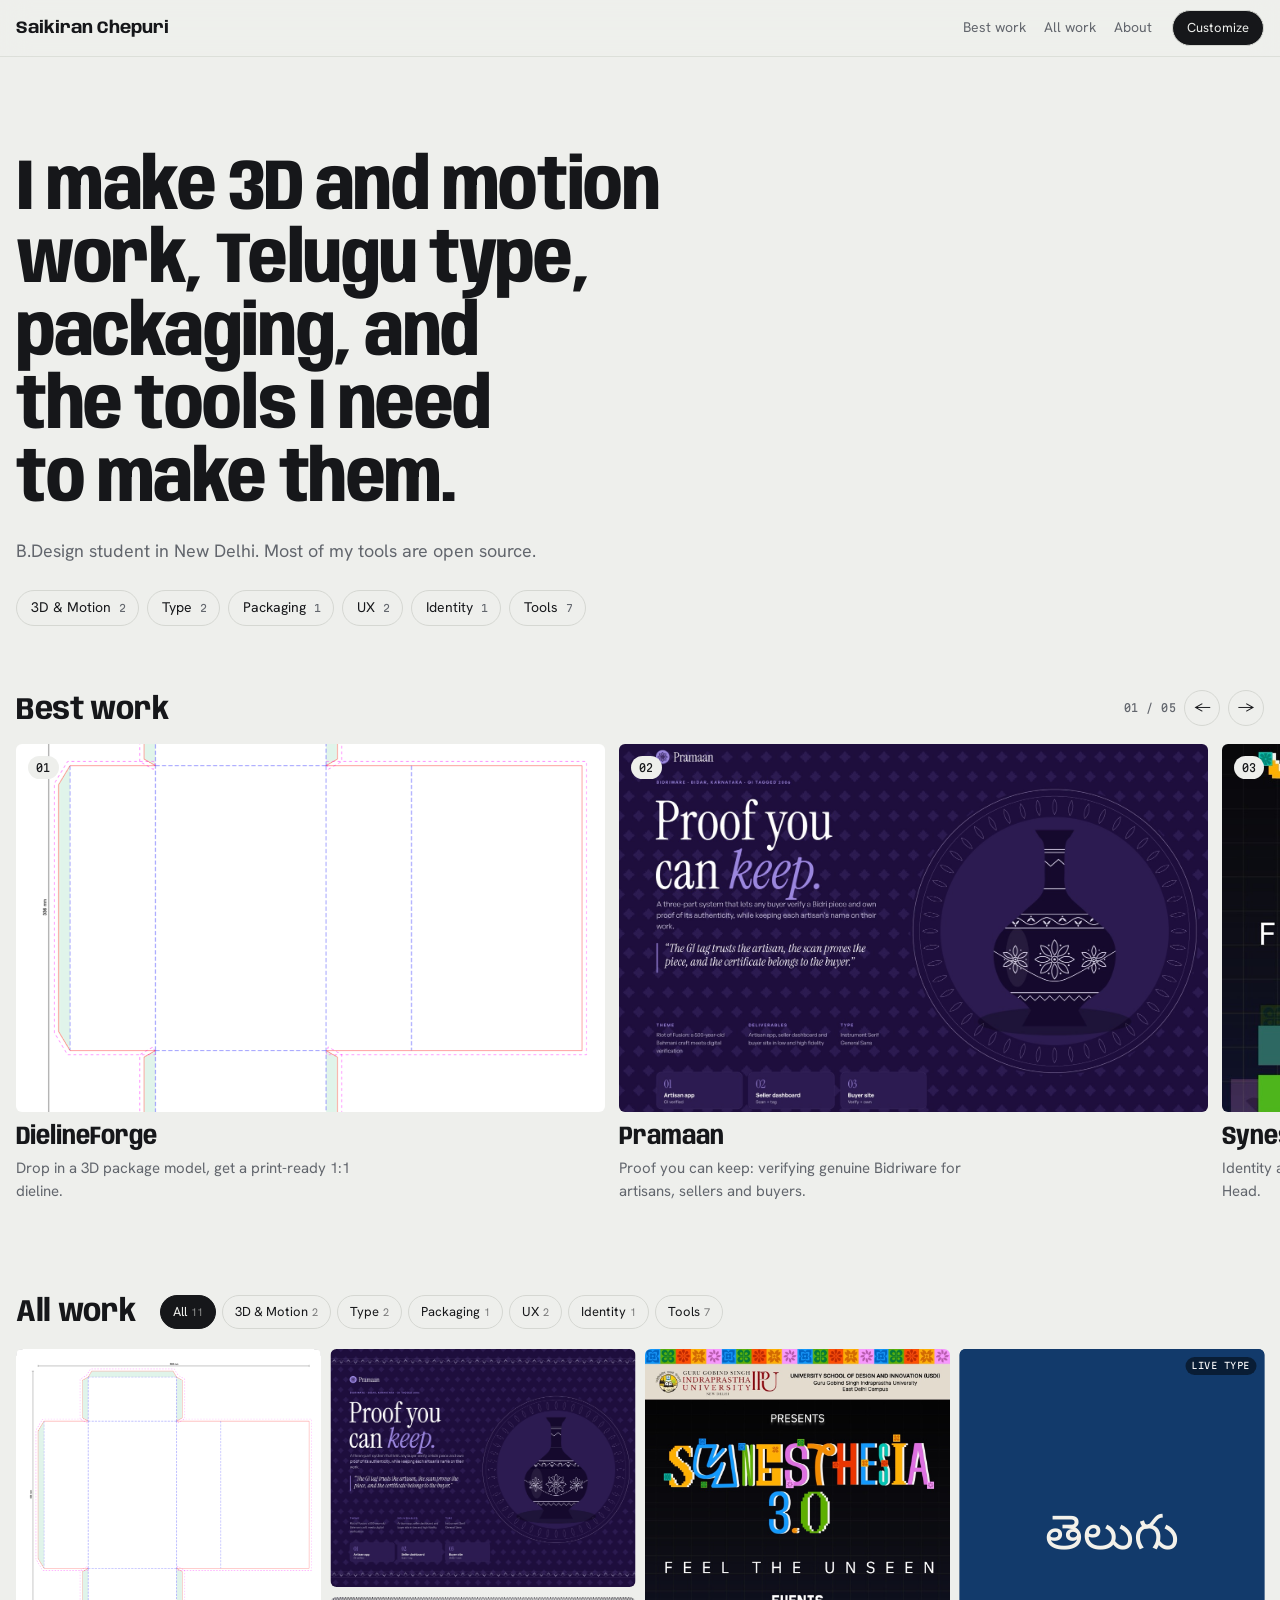
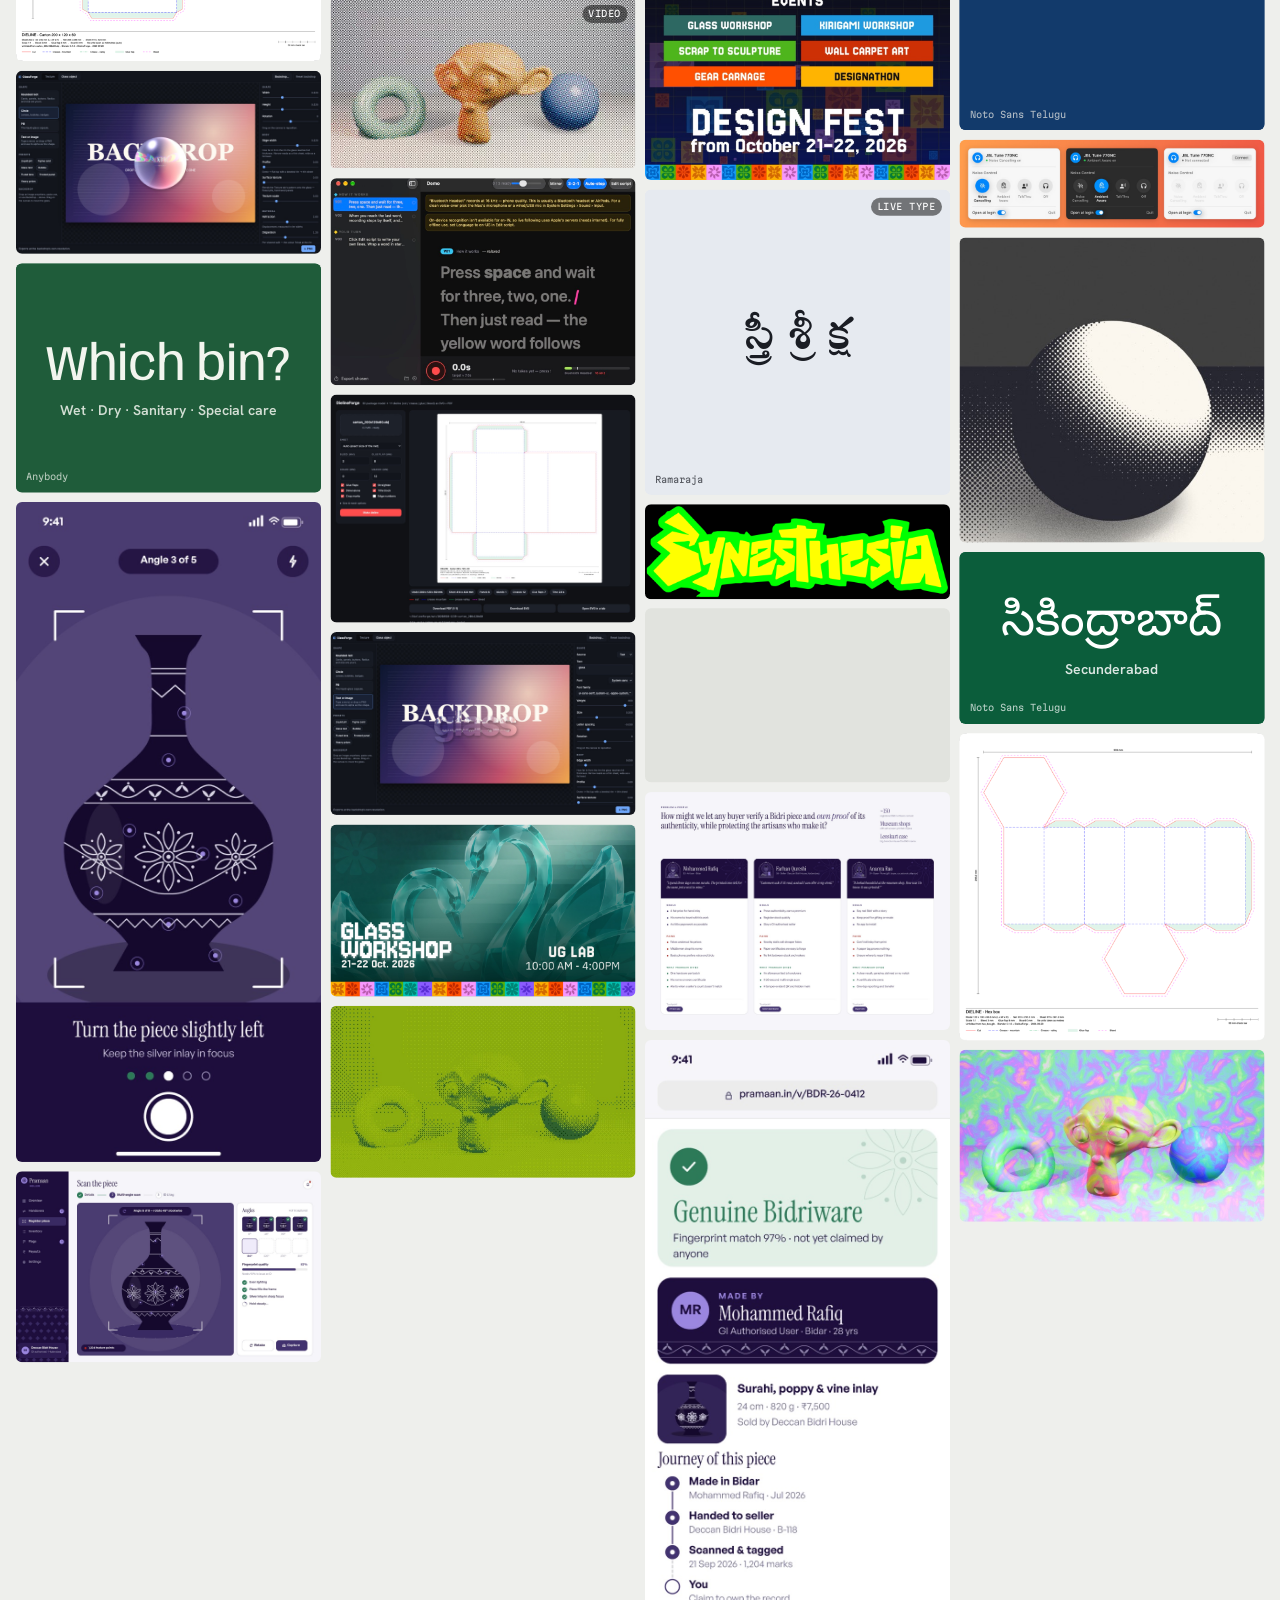
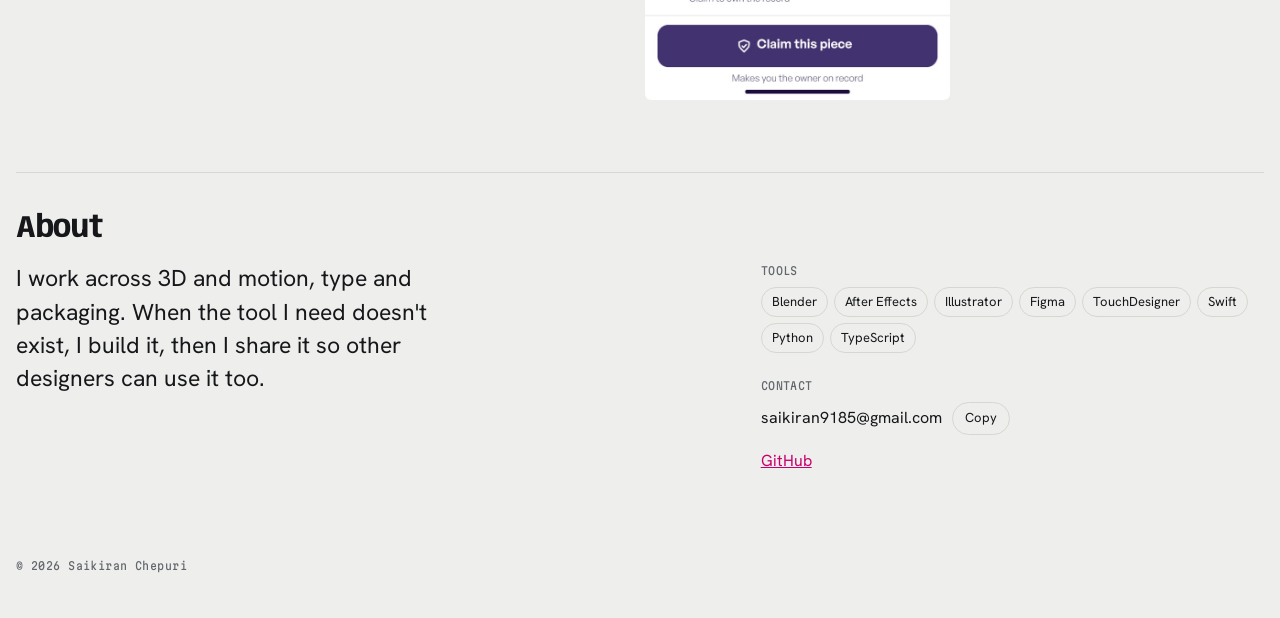
==== index.html @ 79ebfca6 "Portfolio: first version Static site for GitHub Pages. All text, theme, projects and case studies co" ====
<!doctype html>
<html lang="en" data-mode="system">
<head>
<meta charset="utf-8">
<meta name="viewport" content="width=device-width, initial-scale=1, viewport-fit=cover">
<title>Saikiran Chepuri</title>
<meta name="description" content="Saikiran Chepuri — 3D and motion, Telugu type, packaging, UX and design tools.">
<link rel="preconnect" href="https://fonts.googleapis.com">
<link rel="preconnect" href="https://fonts.gstatic.com" crossorigin>
<link rel="stylesheet" href="https://fonts.googleapis.com/css2?family=Anybody:wdth,wght@50..150,100..900&family=Hanken+Grotesk:ital,wght@0,300..800;1,300..800&family=Martian+Mono:wdth,wght@75..112.5,300..600&family=Instrument+Serif:ital@0;1&family=Jersey+10&family=Noto+Sans+Telugu:wght@100..900&family=Ramaraja&family=Suravaram&family=Gidugu&family=Tenali+Ramakrishna&display=swap">
<link rel="stylesheet" href="assets/site.css">
</head>
<body>

<header class="top">
  <div class="top-in">
    <a class="brand" href="#" data-edit="site.name"></a>
    <nav class="nav" aria-label="Sections">
      <a href="#best" data-show="best">Best work</a>
      <a href="#wall">All work</a>
      <a href="#about" data-show="about">About</a>
    </nav>
    <button class="tune-btn" id="tuneBtn" type="button" aria-expanded="false" aria-controls="tune">Customize</button>
  </div>
</header>

<main>
  <section class="intro wrap">
    <h1 class="headline" data-edit="site.headline"></h1>
    <p class="lede" data-edit="site.intro"></p>
    <div class="jump" id="jump" aria-label="Jump to a category"></div>
  </section>

  <section id="best" class="best wrap" data-show="best">
    <div class="sec-head">
      <h2 data-edit="site.bestTitle"></h2>
      <div class="rail-nav">
        <span class="mono" id="railCount"></span>
        <button type="button" class="icon-btn" id="railPrev" aria-label="Previous">&#8592;</button>
        <button type="button" class="icon-btn" id="railNext" aria-label="Next">&#8594;</button>
      </div>
    </div>
    <div class="rail" id="rail" tabindex="0" aria-label="Best work"></div>
  </section>

  <section id="wall" class="wall-sec wrap">
    <div class="wall-bar">
      <h2 data-edit="site.wallTitle"></h2>
      <div class="chips" id="chips" role="group" aria-label="Filter by category"></div>
    </div>
    <div class="wall" id="wallGrid"></div>
  </section>

  <section id="about" class="about wrap" data-show="about">
    <h2 data-edit="site.aboutTitle"></h2>
    <div class="about-grid">
      <p class="about-text" data-edit="site.about"></p>
      <div class="about-side">
        <p class="mono label">Tools</p>
        <ul class="skills" id="skills"></ul>
        <p class="mono label">Contact</p>
        <div class="contact">
          <span id="email" class="email"></span>
          <button type="button" class="small-btn" id="copyEmail">Copy</button>
        </div>
        <div class="about-links" id="aboutLinks"></div>
      </div>
    </div>
  </section>

  <footer class="foot wrap"><span class="mono">&copy; 2026 Saikiran Chepuri</span></footer>
</main>

<!-- Case study: slides over the page. Filled from the project's blocks. -->
<div class="case" id="case" hidden role="dialog" aria-modal="true" aria-labelledby="caseTitle">
  <div class="case-bg"></div>
  <div class="case-scroll" id="caseScroll">
    <div class="case-bar">
      <button type="button" class="back-btn" id="caseClose">&#8592; All work</button>
      <span class="case-bar-title" id="caseBarTitle"></span>
      <div class="case-nav">
        <button type="button" class="icon-btn" id="casePrev" aria-label="Previous project">&#8592;</button>
        <button type="button" class="icon-btn" id="caseNext" aria-label="Next project">&#8594;</button>
      </div>
      <i class="case-progress" id="caseProgress"></i>
    </div>
    <article class="case-body" id="caseBody"></article>
  </div>
</div>

<!-- Customize: every design token, live. -->
<aside class="tune" id="tune" hidden aria-label="Customize">
  <div class="tune-head">
    <strong>Customize</strong>
    <button type="button" class="icon-btn" id="tuneClose" aria-label="Close">&#10005;</button>
  </div>
  <div class="tune-body">
    <fieldset>
      <legend>Mode</legend>
      <div class="seg" id="tMode">
        <button type="button" data-v="light">Light</button><button type="button" data-v="dark">Dark</button><button type="button" data-v="system">System</button>
      </div>
    </fieldset>

    <fieldset>
      <legend>Colours <span class="mono" id="tModeNote"></span></legend>
      <div class="swatches" id="tColors"></div>
    </fieldset>

    <fieldset>
      <legend>Fonts</legend>
      <label for="tDisplay">Titles</label>
      <select id="tDisplay"></select>
      <label for="tBody">Text</label>
      <select id="tBody"></select>
      <label for="tCustom">Any Google Font</label>
      <div class="row">
        <input id="tCustom" type="text" placeholder="e.g. Syne" autocomplete="off">
        <button type="button" class="small-btn" id="tCustomTitles">Titles</button>
        <button type="button" class="small-btn" id="tCustomBody">Text</button>
      </div>
      <label for="tScale">Title size <output id="tScaleOut"></output></label>
      <input id="tScale" type="range" min="0.6" max="1.5" step="0.05">
    </fieldset>

    <fieldset>
      <legend>Wall</legend>
      <label for="tCols">Columns</label>
      <select id="tCols"><option value="auto">Auto</option><option>2</option><option>3</option><option>4</option><option>5</option><option>6</option><option>7</option></select>
      <label for="tGap">Gap <output id="tGapOut"></output></label>
      <input id="tGap" type="range" min="0" max="40" step="1">
      <label for="tRadius">Corners <output id="tRadiusOut"></output></label>
      <input id="tRadius" type="range" min="0" max="32" step="1">
      <span class="lbl">Titles on tiles</span>
      <div class="seg" id="tCaps"><button type="button" data-v="hover">On hover</button><button type="button" data-v="below">Below</button><button type="button" data-v="off">Off</button></div>
      <span class="lbl">Hover effect</span>
      <div class="seg" id="tHover"><button type="button" data-v="lift">Lift</button><button type="button" data-v="zoom">Zoom</button><button type="button" data-v="none">None</button></div>
    </fieldset>

    <fieldset>
      <legend>Sections</legend>
      <label class="check"><input id="tShowBest" type="checkbox"> Best work</label>
      <label class="check"><input id="tShowAbout" type="checkbox"> About</label>
      <label class="check"><input id="tEdit" type="checkbox"> Edit text on the page</label>
    </fieldset>

    <fieldset>
      <legend>Save</legend>
      <p class="hint">Changes are kept in this browser only. To make them live for everyone, copy the settings and paste them into content/site.json.</p>
      <div class="row">
        <button type="button" class="small-btn solid" id="tCopy">Copy settings</button>
        <button type="button" class="small-btn" id="tReset">Reset</button>
      </div>
      <textarea id="tJson" rows="6" readonly aria-label="Settings JSON"></textarea>
    </fieldset>
  </div>
</aside>

<div class="toast" id="toast" role="status" aria-live="polite"></div>

<script src="assets/site.js"></script>
</body>
</html>
---- assets/site.css ----
/* Layout: quiet frame, loud work. A Cosmos-style masonry wall of every piece,
   a Best work rail above it, case studies slide over as a sheet.
   Every value below is a token; site.js overwrites them from content/site.json. */
:root {
  --bg: #EEEFEC;
  --fg: #16171A;
  --muted: #62666D;
  --line: #D5D7D2;
  --tile: #E1E3DE;
  --accent: #C8006E;

  --f-display: "Anybody", "Arial Narrow", system-ui, sans-serif;
  --f-body: "Hanken Grotesk", system-ui, -apple-system, "Segoe UI", sans-serif;
  --f-mono: "Martian Mono", ui-monospace, "SF Mono", Menlo, monospace;
  --f-te: "Noto Sans Telugu", "Kohinoor Telugu", "Telugu Sangam MN", sans-serif;

  --title-scale: 1;
  --gap: 10px;
  --radius: 6px;
  --top-h: 56px;
  --ease: cubic-bezier(.2, .75, .1, 1);
  color-scheme: light;
}
html[data-resolved="dark"] { color-scheme: dark; }

*, *::before, *::after { box-sizing: border-box; }
html { scroll-behavior: smooth; scroll-padding-top: calc(var(--top-h) + 12px); }
html.locked { overflow: hidden; }
body {
  margin: 0;
  background: var(--bg);
  color: var(--fg);
  font: 16px/1.55 var(--f-body);
  -webkit-font-smoothing: antialiased;
  padding-left: max(16px, env(safe-area-inset-left, 0px));
  padding-right: max(16px, env(safe-area-inset-right, 0px));
  transition: background-color .3s ease, color .3s ease;
}
body::before { content: ""; position: fixed; inset: 0 0 auto; height: env(safe-area-inset-top, 0px); background: var(--bg); z-index: 30; }
img, video { max-width: 100%; display: block; }
a { color: inherit; }
button, input, select, textarea { font: inherit; color: inherit; }
:focus-visible { outline: 2px solid var(--accent); outline-offset: 2px; }
[hidden] { display: none !important; }

.wrap { max-width: 1600px; margin-inline: auto; }
.mono { font-family: var(--f-mono); font-size: 11px; letter-spacing: .04em; font-variation-settings: "wdth" 85; color: var(--muted); }
h1, h2, h3 { font-family: var(--f-display); font-weight: 700; text-wrap: balance; margin: 0; line-height: 1.02; }
h2 { font-size: calc(clamp(22px, 2.4vw, 32px) * var(--title-scale)); font-variation-settings: "wdth" 90; letter-spacing: -.01em; }

/* ---------- top bar ---------- */
.top {
  position: sticky; top: env(safe-area-inset-top, 0px); z-index: 20;
  margin-inline: calc(-1 * max(16px, env(safe-area-inset-left, 0px))) calc(-1 * max(16px, env(safe-area-inset-right, 0px)));
  padding-inline: max(16px, env(safe-area-inset-left, 0px)) max(16px, env(safe-area-inset-right, 0px));
  background: color-mix(in srgb, var(--bg) 82%, transparent);
  backdrop-filter: blur(14px) saturate(1.4);
  -webkit-backdrop-filter: blur(14px) saturate(1.4);
  border-bottom: 1px solid color-mix(in srgb, var(--line) 70%, transparent);
}
.top-in { max-width: 1600px; margin: 0 auto; height: var(--top-h); display: flex; align-items: center; gap: 20px; }
.brand { font-family: var(--f-display); font-weight: 700; font-size: 17px; text-decoration: none; font-variation-settings: "wdth" 100; white-space: nowrap; transition: font-variation-settings .4s var(--ease); }
.brand:hover { font-variation-settings: "wdth" 130; }
.nav { display: flex; gap: 18px; margin-left: auto; }
.nav a { text-decoration: none; font-size: 14px; color: var(--muted); transition: color .2s; }
.nav a:hover { color: var(--fg); }
.tune-btn { border: 1px solid var(--line); background: var(--fg); color: var(--bg); padding: 7px 14px; border-radius: 999px; font-size: 13px; cursor: pointer; white-space: nowrap; }
@media (max-width: 560px) { .nav { display: none; } .tune-btn { margin-left: auto; } }

/* ---------- intro ---------- */
.intro { padding-block: clamp(40px, 8vw, 96px) clamp(28px, 4vw, 48px); }
.headline {
  font-size: calc(clamp(34px, 5.6vw, 84px) * var(--title-scale));
  font-variation-settings: "wdth" 82; font-weight: 750; letter-spacing: -.02em; max-width: 18ch;
}
.lede { color: var(--muted); font-size: clamp(16px, 1.4vw, 19px); margin: 18px 0 0; max-width: 52ch; }
.jump { display: flex; flex-wrap: wrap; gap: 8px; margin-top: 26px; }
.jump button {
  border: 1px solid var(--line); background: transparent; border-radius: 999px; padding: 6px 12px 6px 14px;
  cursor: pointer; font-size: 14px; display: inline-flex; gap: 8px; align-items: baseline; transition: border-color .2s, background .2s;
}
.jump button:hover { border-color: var(--fg); }
.jump button span { font-family: var(--f-mono); font-size: 10px; color: var(--muted); }

/* ---------- best work rail ---------- */
.best { padding-block: 16px 56px; }
.sec-head { display: flex; align-items: end; justify-content: space-between; gap: 16px; margin-bottom: 18px; }
.rail-nav { display: flex; align-items: center; gap: 8px; }
.icon-btn {
  width: 36px; height: 36px; border-radius: 50%; border: 1px solid var(--line); background: transparent; cursor: pointer;
  display: inline-grid; place-items: center; font-size: 15px; transition: background .2s, border-color .2s;
}
.icon-btn:hover { border-color: var(--fg); }
.rail {
  display: flex; gap: 14px; overflow-x: auto; scroll-snap-type: x mandatory; scrollbar-width: none;
  margin-inline: calc(-1 * max(16px, env(safe-area-inset-left, 0px))) calc(-1 * max(16px, env(safe-area-inset-right, 0px)));
  padding-inline: max(16px, env(safe-area-inset-left, 0px)) max(16px, env(safe-area-inset-right, 0px));
  scroll-padding-inline: max(16px, env(safe-area-inset-left, 0px));
  cursor: grab; overscroll-behavior-x: contain;
}
.rail::-webkit-scrollbar { display: none; }
.rail.drag { cursor: grabbing; scroll-snap-type: none; }
.rail.drag * { pointer-events: none; }
.card {
  flex: 0 0 clamp(270px, 46vw, 720px); scroll-snap-align: start; border: 0; padding: 0; background: none; text-align: left; cursor: pointer;
  display: flex; flex-direction: column; gap: 12px;
}
.card .m { aspect-ratio: 16 / 10; border-radius: var(--radius); overflow: hidden; background: var(--tile); position: relative; }
.card .m > img, .card .m > video { width: 100%; height: 100%; object-fit: cover; transition: transform .9s var(--ease); }
.card:hover .m > img, .card:hover .m > video { transform: scale(1.04); }
.card .num { position: absolute; top: 12px; left: 12px; background: var(--bg); color: var(--fg); padding: 3px 8px; border-radius: 999px; }
.card .t { font-family: var(--f-display); font-weight: 700; font-size: calc(clamp(20px, 2vw, 28px) * var(--title-scale)); font-variation-settings: "wdth" 85; transition: font-variation-settings .5s var(--ease); line-height: 1.05; }
.card:hover .t { font-variation-settings: "wdth" 115; }
.card .o { color: var(--muted); font-size: 15px; max-width: 46ch; margin-top: -6px; }

/* ---------- wall ---------- */
.wall-sec { padding-block: 24px 72px; }
.wall-bar {
  position: sticky; top: calc(env(safe-area-inset-top, 0px) + var(--top-h)); z-index: 10;
  display: flex; flex-wrap: wrap; align-items: center; gap: 12px 24px; padding-block: 12px; margin-bottom: 8px;
  background: var(--bg);
}
.chips { display: flex; gap: 6px; overflow-x: auto; scrollbar-width: none; min-width: 0; max-width: 100%; }
.chips::-webkit-scrollbar { display: none; }
.chip {
  border: 1px solid var(--line); background: transparent; border-radius: 999px; padding: 6px 12px; cursor: pointer;
  font-size: 13px; white-space: nowrap; transition: background .2s, color .2s, border-color .2s;
}
.chip[aria-pressed="true"] { background: var(--fg); color: var(--bg); border-color: var(--fg); }
.chip span { opacity: .55; margin-left: 4px; font-size: 11px; }

.wall { position: relative; min-height: 200px; transition: height .7s var(--ease); }
.tile {
  position: absolute; top: 0; left: 0; margin: 0; padding: 0; border: 0; background: none; text-align: left; cursor: pointer;
  transition: transform .75s var(--ease), width .75s var(--ease), opacity .45s ease;
}
.wall:not(.ready) .tile { transition: none; }
.tile.out { opacity: 0; pointer-events: none; }
.tile .m { position: relative; border-radius: var(--radius); overflow: hidden; background: var(--tile); transition: transform .45s var(--ease), box-shadow .45s var(--ease), border-radius .3s; }
.tile .m > img, .tile .m > video { width: 100%; height: 100%; object-fit: cover; transition: transform .8s var(--ease), opacity .5s; }
.tile .m > img { opacity: 0; }
.tile .m > img.ok { opacity: 1; }
.wall.h-lift .tile:hover .m { transform: translateY(-4px); box-shadow: 0 18px 40px -18px rgb(0 0 0 / .45); }
.wall.h-zoom .tile:hover .m > img, .wall.h-zoom .tile:hover .m > video { transform: scale(1.06); }
.cap { display: flex; justify-content: space-between; gap: 8px; font-size: 13px; line-height: 1.3; }
.cap b { font-weight: 600; white-space: nowrap; overflow: hidden; text-overflow: ellipsis; min-width: 0; }
.cap i { font-style: normal; font-family: var(--f-mono); font-size: 10px; color: var(--muted); white-space: nowrap; padding-top: 2px; }
.wall.c-below .cap { padding: 8px 2px 0; height: 30px; }
.wall.c-hover .cap, .wall.c-off .cap { position: absolute; left: 0; right: 0; bottom: 0; padding: 28px 10px 9px; border-radius: 0 0 var(--radius) var(--radius); color: #fff; background: linear-gradient(transparent, rgb(0 0 0 / .62)); opacity: 0; transform: translateY(6px); transition: opacity .3s, transform .4s var(--ease); pointer-events: none; }
.wall.c-hover .cap i { color: rgb(255 255 255 / .75); }
.wall.c-hover .tile:hover .cap, .wall.c-hover .tile:focus-visible .cap { opacity: 1; transform: none; }
.wall.c-off .cap { display: none; }
.wall.h-lift.c-hover .tile:hover .cap { transform: translateY(-4px); }
.wall .kind { position: absolute; top: 8px; right: 8px; font-family: var(--f-mono); font-size: 9px; letter-spacing: .06em; background: rgb(0 0 0 / .5); color: #fff; padding: 2px 6px; border-radius: 999px; }

/* live text tiles */
.tt { position: absolute; inset: 0; display: grid; place-content: center; text-align: center; padding: 8%; gap: 2px; container-type: inline-size; }
.tt .te { font-family: var(--f-te); font-size: clamp(22px, 19cqw, 220px); line-height: 1.3; transition: opacity .25s; text-wrap: balance; }
.tt .sub { font-family: var(--f-body); font-weight: 600; font-size: clamp(11px, 5.5cqw, 40px); opacity: .85; }
.tt .fname { position: absolute; left: 10px; bottom: 8px; font-family: var(--f-mono); font-size: 9px; opacity: .7; }

/* ---------- about ---------- */
.about { padding-block: 40px 56px; border-top: 1px solid var(--line); }
.about-grid { display: grid; grid-template-columns: minmax(0, 1.4fr) minmax(0, 1fr); gap: 40px; margin-top: 18px; }
.about-text { font-size: clamp(18px, 1.8vw, 24px); line-height: 1.45; margin: 0; max-width: 34ch; }
.label { margin: 0 0 8px; text-transform: uppercase; }
.skills { list-style: none; padding: 0; margin: 0 0 24px; display: flex; flex-wrap: wrap; gap: 6px; }
.skills li { border: 1px solid var(--line); border-radius: 999px; padding: 4px 10px; font-size: 13px; }
.contact { display: flex; align-items: center; gap: 10px; flex-wrap: wrap; margin-bottom: 14px; }
.email { user-select: all; font-size: 16px; word-break: break-all; }
.about-links { display: flex; gap: 14px; }
.about-links a { color: var(--accent); }
@media (max-width: 760px) { .about-grid { grid-template-columns: 1fr; gap: 28px; } }
.foot { padding-block: 24px 40px; }

.small-btn { border: 1px solid var(--line); background: transparent; border-radius: 999px; padding: 5px 12px; font-size: 13px; cursor: pointer; }
.small-btn:hover { border-color: var(--fg); }
.small-btn.solid { background: var(--fg); color: var(--bg); border-color: var(--fg); }

/* ---------- case study ---------- */
.case {
  position: fixed; inset: 0; z-index: 40;
  --c-bg: var(--bg); --c-fg: var(--fg); --c-muted: var(--muted); --c-line: var(--line); --c-accent: var(--accent); --c-display: var(--f-display); --c-weight: 700;
  color: var(--c-fg);
}
.case-bg { position: absolute; inset: 0; background: var(--c-bg); }
.case-scroll { position: absolute; inset: 0; overflow-y: auto; overflow-x: hidden; overscroll-behavior: contain; padding-left: max(16px, env(safe-area-inset-left, 0px)); padding-right: max(16px, env(safe-area-inset-right, 0px)); padding-bottom: env(safe-area-inset-bottom, 0px); }
.case-bar {
  position: sticky; top: 0; z-index: 3; display: flex; align-items: center; gap: 12px;
  padding-top: env(safe-area-inset-top, 0px); height: calc(var(--top-h) + env(safe-area-inset-top, 0px)); max-width: 1240px; margin: 0 auto;
}
.case-bar::before { content: ""; position: absolute; inset: 0 -100vw; background: color-mix(in srgb, var(--c-bg) 86%, transparent); backdrop-filter: blur(12px); -webkit-backdrop-filter: blur(12px); z-index: -1; border-bottom: 1px solid color-mix(in srgb, var(--c-line) 60%, transparent); }
.back-btn { border: 0; background: none; cursor: pointer; font-size: 14px; padding: 6px 0; white-space: nowrap; }
.back-btn:hover { color: var(--c-accent); }
.case-bar-title { font-family: var(--c-display); font-weight: var(--c-weight); font-size: 16px; opacity: 0; transform: translateY(6px); transition: opacity .3s, transform .4s var(--ease); white-space: nowrap; overflow: hidden; text-overflow: ellipsis; min-width: 0; flex: 1; text-align: center; }
.case-bar-title.on { opacity: 1; transform: none; }
.case-nav { display: flex; gap: 6px; }
.case .icon-btn { border-color: var(--c-line); }
.case .icon-btn:hover { border-color: var(--c-fg); }
.case-progress { position: absolute; left: 0; right: 0; bottom: -1px; height: 2px; background: var(--c-accent); transform-origin: left; transform: scaleX(0); }

.case-body { max-width: 1240px; margin: 0 auto; padding-block: 24px 0; }
.ch { display: grid; gap: 28px 48px; align-items: start; margin-bottom: clamp(48px, 7vw, 96px); }
.ch.split { grid-template-columns: auto minmax(0, 1fr); }
.ch-media { position: relative; border-radius: var(--radius); overflow: hidden; background: var(--tile); transform-origin: top left; max-width: 100%; }
.ch.split .ch-media { width: min(46vw, calc(78vh * var(--arn))); }
.ch.stack .ch-media { width: min(100%, calc(70vh * var(--arn))); }
.ch-media > img, .ch-media > video { width: 100%; height: 100%; object-fit: cover; }
.ch-meta { min-width: 0; }
.eyebrow { font-family: var(--f-mono); font-size: 11px; letter-spacing: .05em; color: var(--c-muted); margin: 0 0 14px; text-transform: uppercase; }
.ch h1 { font-family: var(--c-display); font-weight: var(--c-weight); font-size: calc(clamp(40px, 6.4vw, 96px) * var(--title-scale)); letter-spacing: -.02em; font-variation-settings: "wdth" 80; }
.ch .one { font-size: clamp(18px, 1.7vw, 22px); line-height: 1.4; margin: 18px 0 28px; max-width: 40ch; }
.facts { display: grid; grid-template-columns: repeat(auto-fit, minmax(140px, 1fr)); gap: 16px; margin: 0 0 24px; border-top: 1px solid var(--c-line); padding-top: 16px; }
.facts dt { font-family: var(--f-mono); font-size: 10px; letter-spacing: .05em; text-transform: uppercase; color: var(--c-muted); margin-bottom: 4px; }
.facts dd { margin: 0; font-size: 15px; }
.links { display: flex; flex-wrap: wrap; gap: 8px; }
.links a { text-decoration: none; border: 1px solid var(--c-fg); border-radius: 999px; padding: 7px 14px; font-size: 14px; transition: background .2s, color .2s; }
.links a:hover { background: var(--c-fg); color: var(--c-bg); }
@media (max-width: 760px) {
  .ch.split { grid-template-columns: 1fr; }
  .ch.split .ch-media { width: min(100%, calc(64vh * var(--arn))); }
}

/* entrance: hero media morphs from the tile, everything else rises in */
.case.entering .case-bg { animation: fadeIn .45s ease both; }
.case.entering .case-bar, .case.entering .ch-meta, .case.entering .blocks, .case.entering .next { animation: rise .7s var(--ease) both; }
.case.entering .ch-meta { animation-delay: .18s; }
.case.entering .blocks { animation-delay: .28s; }
.case.leaving .case-bg { animation: fadeIn .4s ease reverse both; }
.case.leaving .case-bar, .case.leaving .ch-meta, .case.leaving .blocks, .case.leaving .next { animation: fadeIn .2s ease reverse both; }
.case.swap .case-body { animation: rise .55s var(--ease) both; }
@keyframes fadeIn { from { opacity: 0; } to { opacity: 1; } }
@keyframes rise { from { opacity: 0; transform: translateY(24px); } to { opacity: 1; transform: none; } }

/* blocks */
.blocks { display: grid; gap: clamp(48px, 7vw, 96px); }
.blk.rv { opacity: 0; transform: translateY(28px); transition: opacity .7s ease, transform .9s var(--ease); }
.blk.rv.in { opacity: 1; transform: none; }
.b-text { display: grid; grid-template-columns: minmax(0, 1fr) minmax(0, 2fr); gap: 16px 48px; }
.b-text h3 { font-family: var(--c-display); font-weight: var(--c-weight); font-size: calc(clamp(22px, 2.2vw, 32px) * var(--title-scale)); font-variation-settings: "wdth" 88; }
.b-text p { margin: 0; font-size: clamp(17px, 1.45vw, 20px); line-height: 1.6; max-width: 62ch; }
@media (max-width: 760px) { .b-text { grid-template-columns: 1fr; } }
figure { margin: 0; }
figcaption { font-size: 13px; color: var(--c-muted); margin-top: 10px; }
.b-image .frame { border-radius: var(--radius); overflow: hidden; background: var(--tile); margin-inline: auto; width: min(100%, calc(82vh * var(--arn))); }
.b-image img, .b-video video { width: 100%; height: 100%; object-fit: cover; }
.b-video .frame { border-radius: var(--radius); overflow: hidden; background: #000; }
.b-quote { font-family: var(--c-display); font-weight: var(--c-weight); font-size: calc(clamp(26px, 3.4vw, 52px) * var(--title-scale)); line-height: 1.12; letter-spacing: -.01em; max-width: 26ch; margin: 0; text-wrap: balance; }
.b-quote::before { content: "\201C"; color: var(--c-accent); }
.b-quote::after { content: "\201D"; color: var(--c-accent); }
.b-stats { display: grid; grid-template-columns: repeat(auto-fit, minmax(160px, 1fr)); gap: 24px; border-top: 1px solid var(--c-line); padding-top: 20px; }
.b-stats .n { font-family: var(--c-display); font-size: calc(clamp(44px, 6vw, 88px) * var(--title-scale)); font-weight: var(--c-weight); line-height: 1; font-variant-numeric: tabular-nums; font-variation-settings: "wdth" 75; }
.b-stats .l { color: var(--c-muted); font-size: 14px; margin-top: 8px; max-width: 24ch; }

.b-gallery .strip { display: flex; gap: 12px; overflow-x: auto; scroll-snap-type: x mandatory; padding-bottom: 10px; scrollbar-width: thin; cursor: grab; }
.b-gallery .strip.drag { cursor: grabbing; scroll-snap-type: none; }
.b-gallery .strip.drag * { pointer-events: none; }
.b-gallery figure { flex: 0 0 auto; height: clamp(260px, 62vh, 620px); scroll-snap-align: start; }
.b-gallery .frame { height: calc(100% - 28px); aspect-ratio: var(--ar); border-radius: var(--radius); overflow: hidden; background: var(--tile); }
.b-gallery img { width: 100%; height: 100%; object-fit: cover; }
.b-gallery figcaption { margin-top: 8px; }

.b-compare .cmp { position: relative; margin-inline: auto; width: min(100%, calc(76vh * var(--arn))); aspect-ratio: var(--ar); border-radius: var(--radius); overflow: hidden; touch-action: pan-y; cursor: ew-resize; user-select: none; --x: 50%; }
.b-compare .cmp img { position: absolute; inset: 0; width: 100%; height: 100%; object-fit: cover; pointer-events: none; }
.b-compare .cmp .a { clip-path: inset(0 calc(100% - var(--x)) 0 0); }
.b-compare .handle { position: absolute; top: 0; bottom: 0; left: var(--x); width: 2px; margin-left: -1px; background: #fff; box-shadow: 0 0 0 1px rgb(0 0 0 / .15); }
.b-compare .knob { position: absolute; top: 50%; left: 50%; width: 40px; height: 40px; margin: -20px 0 0 -20px; border-radius: 50%; background: #fff; color: #111; display: grid; place-items: center; font-size: 20px; letter-spacing: 2px; line-height: 1; box-shadow: 0 4px 16px rgb(0 0 0 / .25); border: 0; cursor: ew-resize; }
.b-compare .tag { position: absolute; top: 12px; font-family: var(--f-mono); font-size: 10px; background: rgb(0 0 0 / .55); color: #fff; padding: 3px 8px; border-radius: 999px; }
.b-compare .tag.l { left: 12px; } .b-compare .tag.r { right: 12px; }
.b-compare figcaption { text-align: center; }

.b-switcher .sw { display: grid; grid-template-columns: minmax(0, 3fr) minmax(0, 1fr); gap: 20px; align-items: start; }
.b-switcher .stage { position: relative; aspect-ratio: var(--ar); border-radius: var(--radius); overflow: hidden; background: var(--tile); }
.b-switcher .stage img { position: absolute; inset: 0; width: 100%; height: 100%; object-fit: cover; transition: opacity .45s ease; }
.b-switcher .opts { display: flex; flex-direction: column; gap: 4px; }
.b-switcher .opts button { text-align: left; border: 0; background: none; padding: 8px 10px; border-radius: 8px; cursor: pointer; font-size: 15px; color: var(--c-muted); transition: color .2s, background .2s; }
.b-switcher .opts button[aria-pressed="true"] { color: var(--c-fg); background: color-mix(in srgb, var(--c-fg) 8%, transparent); }
@media (max-width: 760px) { .b-switcher .sw { grid-template-columns: 1fr; } .b-switcher .opts { flex-direction: row; flex-wrap: wrap; } }

.b-tester .tst { border: 1px solid var(--c-line); border-radius: var(--radius); overflow: hidden; }
.b-tester .ctl { display: flex; flex-wrap: wrap; gap: 8px 16px; align-items: center; padding: 12px 14px; border-bottom: 1px solid var(--c-line); }
.b-tester .ctl .fonts { display: flex; flex-wrap: wrap; gap: 6px; }
.b-tester .ctl button { border: 1px solid var(--c-line); background: transparent; border-radius: 999px; padding: 4px 10px; font-size: 13px; cursor: pointer; }
.b-tester .ctl button[aria-pressed="true"] { background: var(--c-fg); color: var(--c-bg); border-color: var(--c-fg); }
.b-tester .ctl label { display: flex; align-items: center; gap: 8px; font-size: 13px; color: var(--c-muted); margin-left: auto; }
.b-tester .txt { padding: 24px 18px 32px; font-family: var(--f-te); font-size: 72px; line-height: 1.5; outline: none; min-height: 1.6em; overflow-wrap: anywhere; }
.b-tester .txt:focus-visible { background: color-mix(in srgb, var(--c-accent) 5%, transparent); }

.b-figma .ph { border: 1.5px dashed var(--c-line); border-radius: var(--radius); aspect-ratio: 16 / 9; display: grid; place-content: center; text-align: center; gap: 8px; padding: 24px; color: var(--c-muted); }
.b-figma .ph strong { color: var(--c-fg); font-family: var(--c-display); font-size: 22px; }
.b-figma iframe { width: 100%; aspect-ratio: 16 / 9; border: 0; border-radius: var(--radius); background: var(--tile); }

.next { margin-top: clamp(64px, 9vw, 120px); border-top: 1px solid var(--c-line); padding-block: 28px 64px; }
.next button { border: 0; background: none; padding: 0; text-align: left; cursor: pointer; display: grid; gap: 6px; width: 100%; }
.next .t { font-family: var(--c-display); font-weight: var(--c-weight); font-size: calc(clamp(40px, 8vw, 128px) * var(--title-scale)); line-height: 1; letter-spacing: -.02em; font-variation-settings: "wdth" 75; transition: font-variation-settings .7s var(--ease), color .3s; }
.next .o { color: var(--c-muted); font-size: 15px; }
.next button:hover .t { font-variation-settings: "wdth" 120; color: var(--c-accent); }

/* ---------- customize panel ---------- */
.tune {
  position: fixed; top: 0; right: 0; bottom: 0; z-index: 60; width: min(340px, 100vw);
  background: var(--bg); border-left: 1px solid var(--line); box-shadow: -20px 0 50px -20px rgb(0 0 0 / .3);
  display: flex; flex-direction: column; padding-top: env(safe-area-inset-top, 0px); padding-right: env(safe-area-inset-right, 0px);
  animation: slideIn .35s var(--ease);
}
@keyframes slideIn { from { transform: translateX(100%); } }
.tune-head { display: flex; align-items: center; justify-content: space-between; padding: 12px 16px; border-bottom: 1px solid var(--line); }
.tune-body { overflow-y: auto; padding: 8px 16px 32px; }
.tune fieldset { border: 0; border-bottom: 1px solid var(--line); margin: 0; padding: 14px 0; display: grid; gap: 8px; }
.tune legend { font-weight: 600; font-size: 14px; padding: 0; margin-bottom: 4px; float: left; width: 100%; }
.tune legend + * { clear: both; }
.tune label, .tune .lbl { font-size: 12px; color: var(--muted); display: flex; justify-content: space-between; }
.tune label.check { justify-content: flex-start; gap: 8px; color: var(--fg); font-size: 14px; align-items: center; }
.tune select, .tune input[type="text"], .tune textarea { width: 100%; border: 1px solid var(--line); background: var(--tile); border-radius: 8px; padding: 7px 9px; font-size: 13px; }
.tune textarea { font-family: var(--f-mono); font-size: 10px; resize: vertical; }
.tune input[type="range"] { width: 100%; accent-color: var(--accent); }
.tune .row { display: flex; gap: 6px; align-items: center; }
.tune .row input { flex: 1; min-width: 0; }
.seg { display: flex; border: 1px solid var(--line); border-radius: 999px; padding: 2px; }
.seg button { flex: 1; border: 0; background: none; border-radius: 999px; padding: 5px 6px; font-size: 12px; cursor: pointer; color: var(--muted); }
.seg button[aria-pressed="true"] { background: var(--fg); color: var(--bg); }
.swatches { display: grid; grid-template-columns: repeat(3, 1fr); gap: 8px; }
.swatches label { flex-direction: column; gap: 4px; align-items: stretch; }
.swatches input[type="color"] { width: 100%; height: 34px; border: 1px solid var(--line); border-radius: 8px; padding: 2px; background: none; cursor: pointer; }
.hint { font-size: 12px; color: var(--muted); margin: 0; line-height: 1.45; }

/* edit-text mode */
body.editing [data-edit] { outline: 1.5px dashed var(--accent); outline-offset: 4px; border-radius: 2px; cursor: text; }

.toast { position: fixed; left: 50%; bottom: calc(20px + env(safe-area-inset-bottom, 0px)); transform: translate(-50%, 20px); background: var(--fg); color: var(--bg); padding: 8px 16px; border-radius: 999px; font-size: 13px; opacity: 0; transition: opacity .25s, transform .35s var(--ease); z-index: 80; pointer-events: none; }
.toast.on { opacity: 1; transform: translate(-50%, 0); }

@media (prefers-reduced-motion: reduce) {
  *, *::before, *::after { animation-duration: .01ms !important; animation-delay: 0s !important; transition-duration: .01ms !important; scroll-behavior: auto !important; }
  .blk.rv { opacity: 1; transform: none; }
}
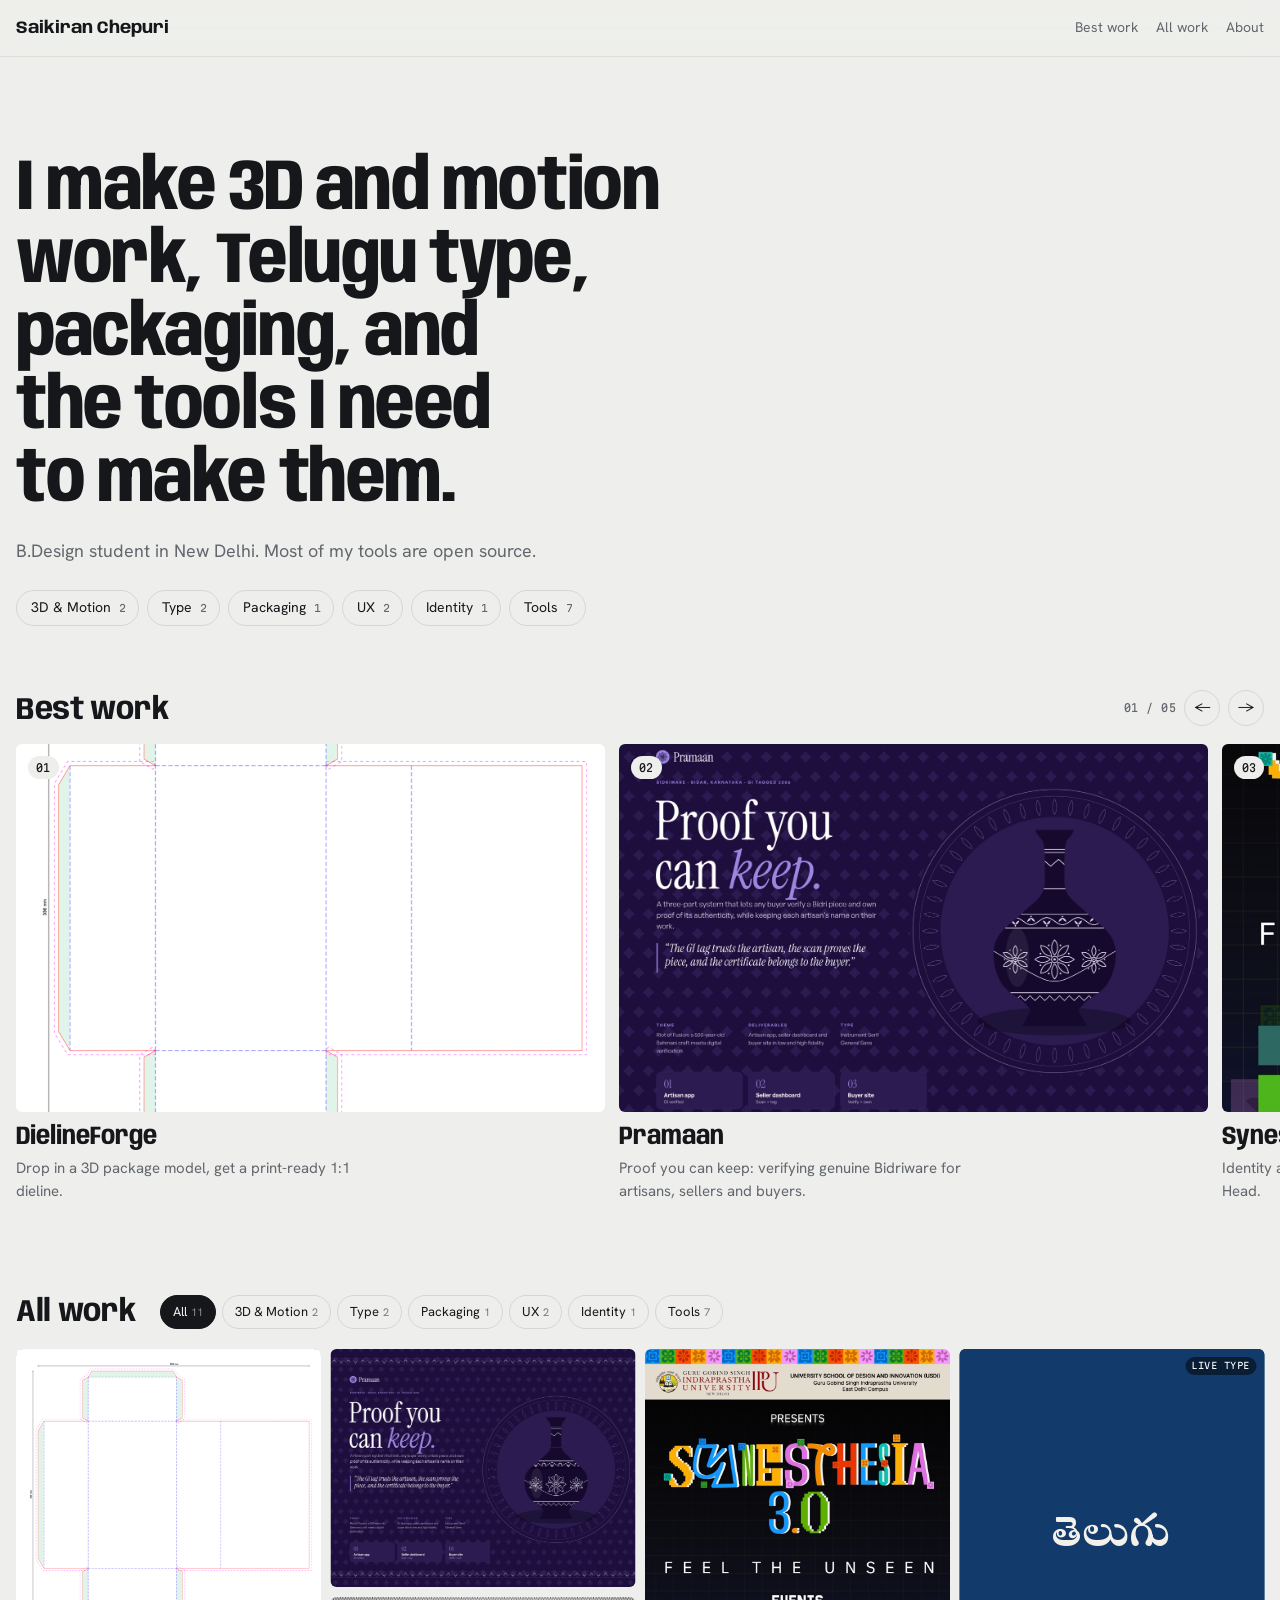
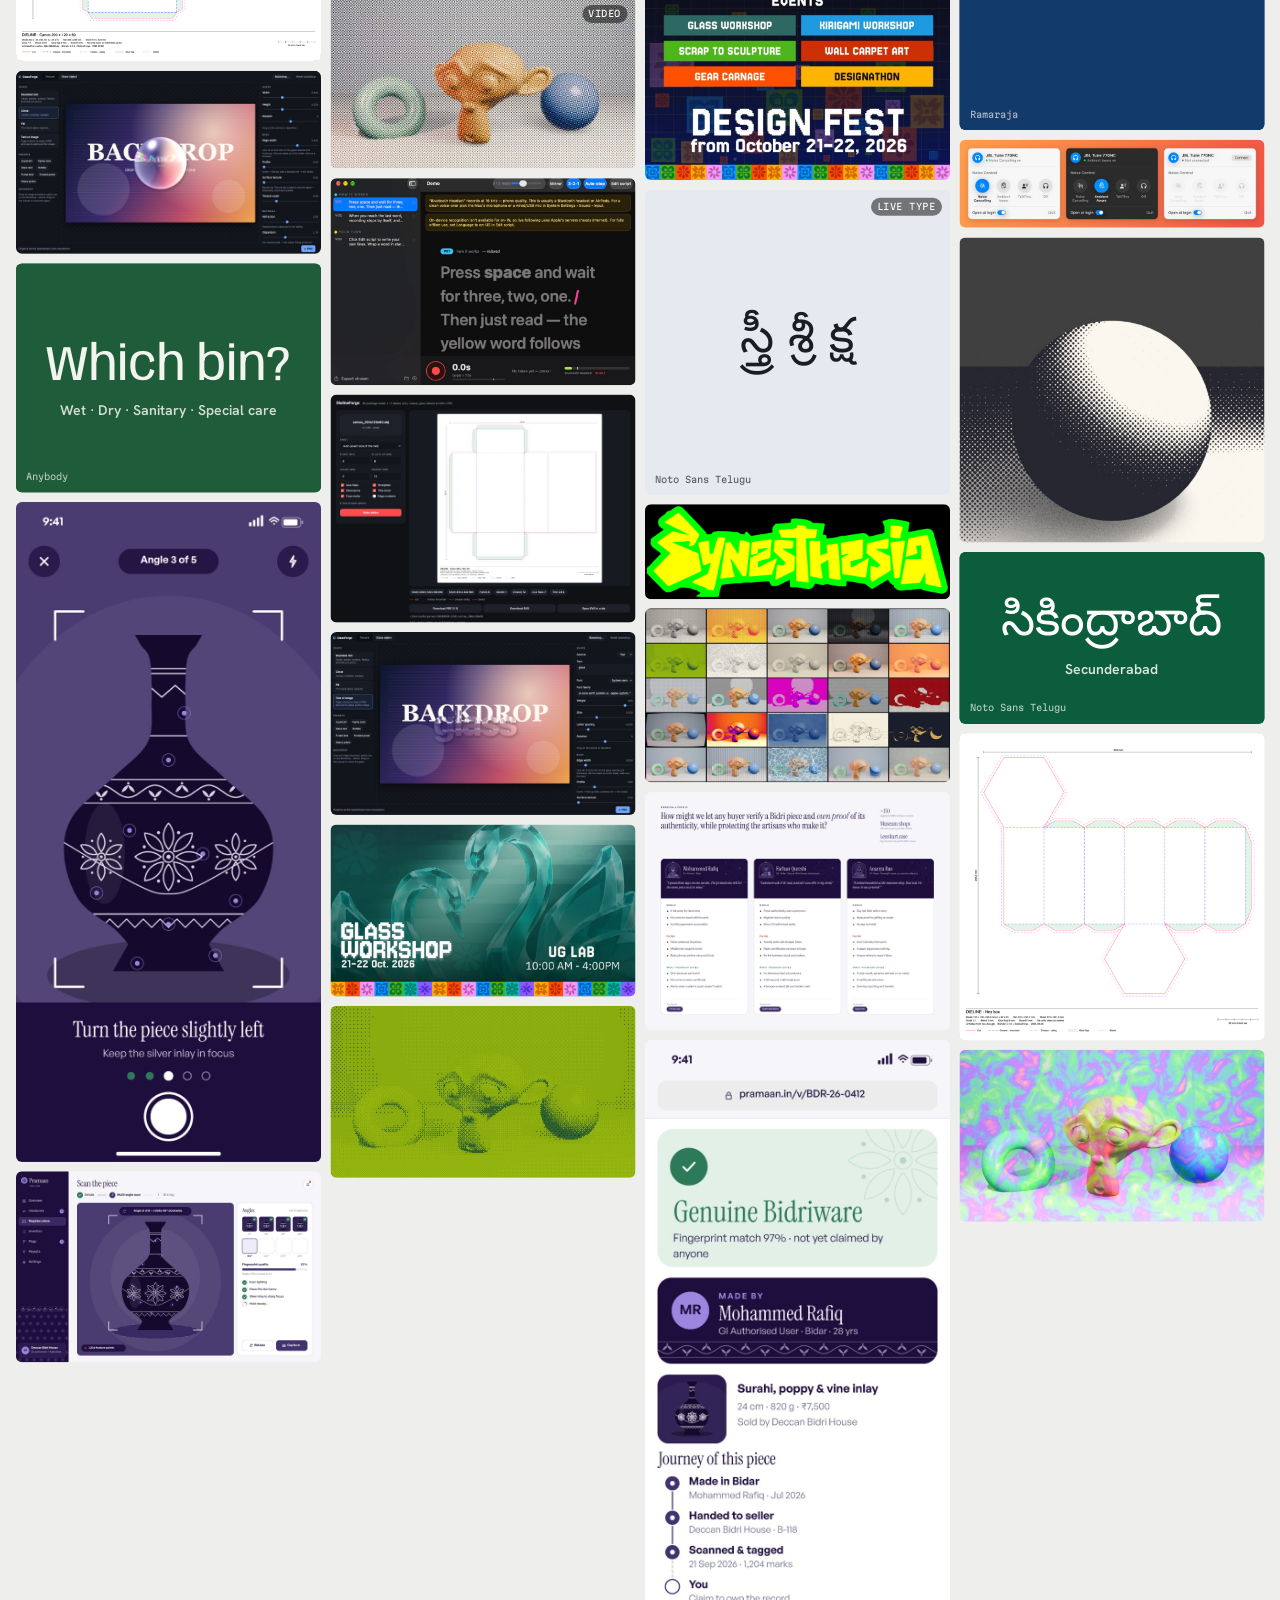
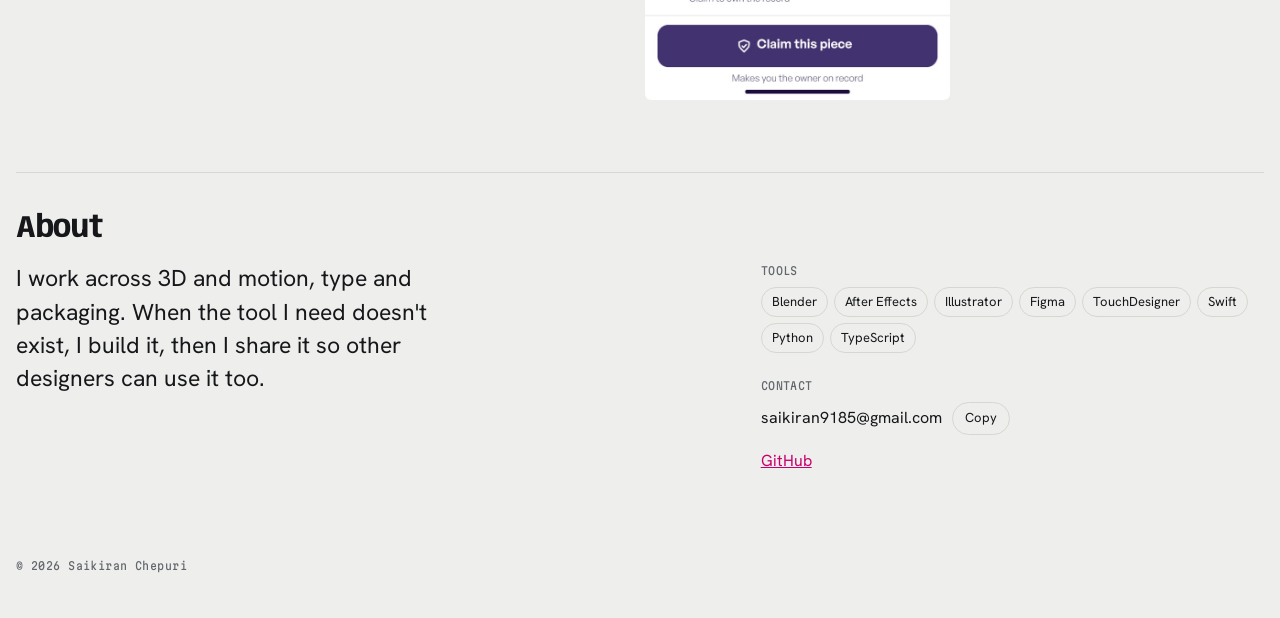
==== commit 0f36b04e: "Add Studio for posting work, owner-only Customize with Publish Studio (studio/) edits content/site.j" ====
--- a/index.html
+++ b/index.html
@@ -20,7 +20,8 @@
       <a href="#wall">All work</a>
       <a href="#about" data-show="about">About</a>
     </nav>
-    <button class="tune-btn" id="tuneBtn" type="button" aria-expanded="false" aria-controls="tune">Customize</button>
+    <a class="studio-link" id="studioLink" href="studio/" hidden>Studio</a>
+    <button class="tune-btn" id="tuneBtn" type="button" aria-expanded="false" aria-controls="tune" hidden>Customize</button>
   </div>
 </header>
 
@@ -146,9 +147,10 @@
 
     <fieldset>
       <legend>Save</legend>
-      <p class="hint">Changes are kept in this browser only. To make them live for everyone, copy the settings and paste them into content/site.json.</p>
+      <p class="hint">Changes show only in this browser until you publish them.</p>
       <div class="row">
-        <button type="button" class="small-btn solid" id="tCopy">Copy settings</button>
+        <button type="button" class="small-btn solid" id="tPublish" hidden>Publish to site</button>
+        <button type="button" class="small-btn" id="tCopy">Copy settings</button>
         <button type="button" class="small-btn" id="tReset">Reset</button>
       </div>
       <textarea id="tJson" rows="6" readonly aria-label="Settings JSON"></textarea>
--- a/assets/site.css
+++ b/assets/site.css
@@ -61,11 +61,14 @@
 .top-in { max-width: 1600px; margin: 0 auto; height: var(--top-h); display: flex; align-items: center; gap: 20px; }
 .brand { font-family: var(--f-display); font-weight: 700; font-size: 17px; text-decoration: none; font-variation-settings: "wdth" 100; white-space: nowrap; transition: font-variation-settings .4s var(--ease); }
 .brand:hover { font-variation-settings: "wdth" 130; }
-.nav { display: flex; gap: 18px; margin-left: auto; }
+.brand { margin-right: auto; }
+.nav { display: flex; gap: 18px; }
 .nav a { text-decoration: none; font-size: 14px; color: var(--muted); transition: color .2s; }
 .nav a:hover { color: var(--fg); }
+.studio-link { font-size: 13px; color: var(--accent); text-decoration: none; white-space: nowrap; }
+.studio-link:hover { text-decoration: underline; }
 .tune-btn { border: 1px solid var(--line); background: var(--fg); color: var(--bg); padding: 7px 14px; border-radius: 999px; font-size: 13px; cursor: pointer; white-space: nowrap; }
-@media (max-width: 560px) { .nav { display: none; } .tune-btn { margin-left: auto; } }
+@media (max-width: 560px) { .nav { display: none; } }
 
 /* ---------- intro ---------- */
 .intro { padding-block: clamp(40px, 8vw, 96px) clamp(28px, 4vw, 48px); }
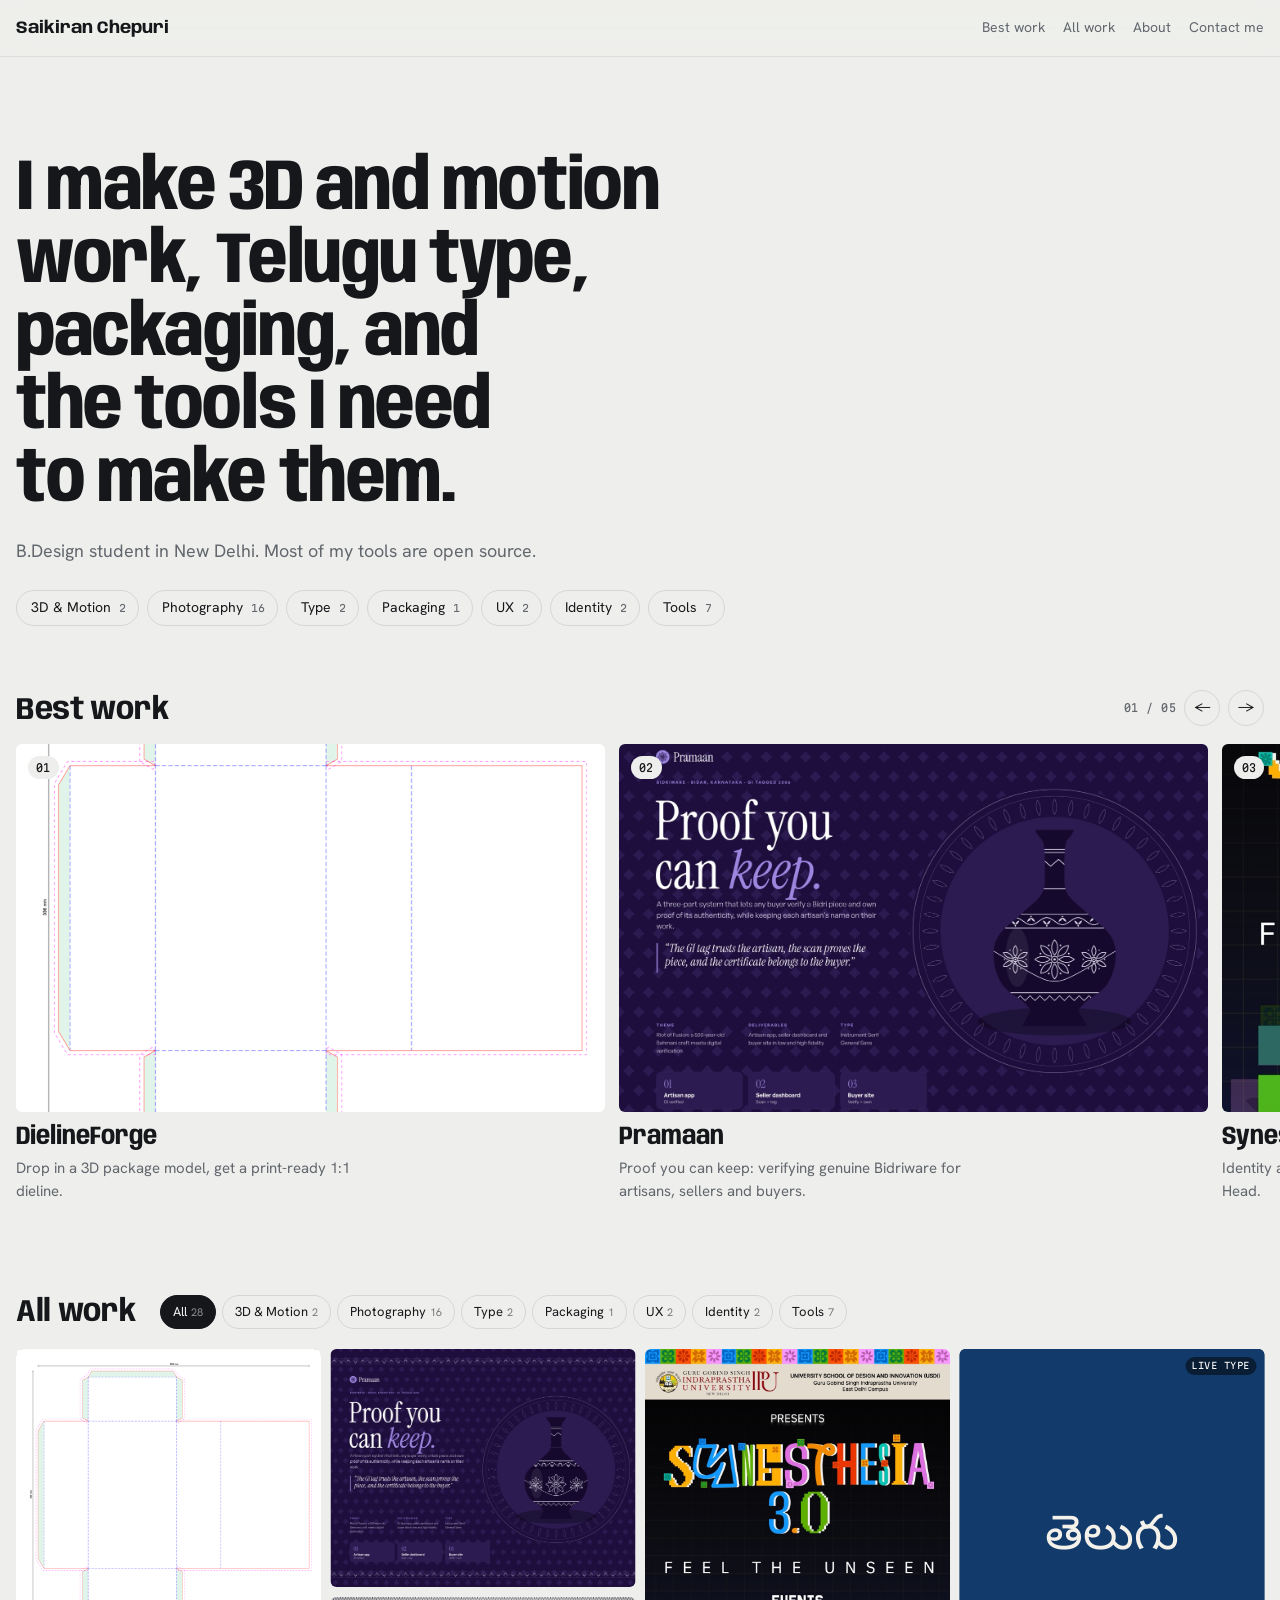
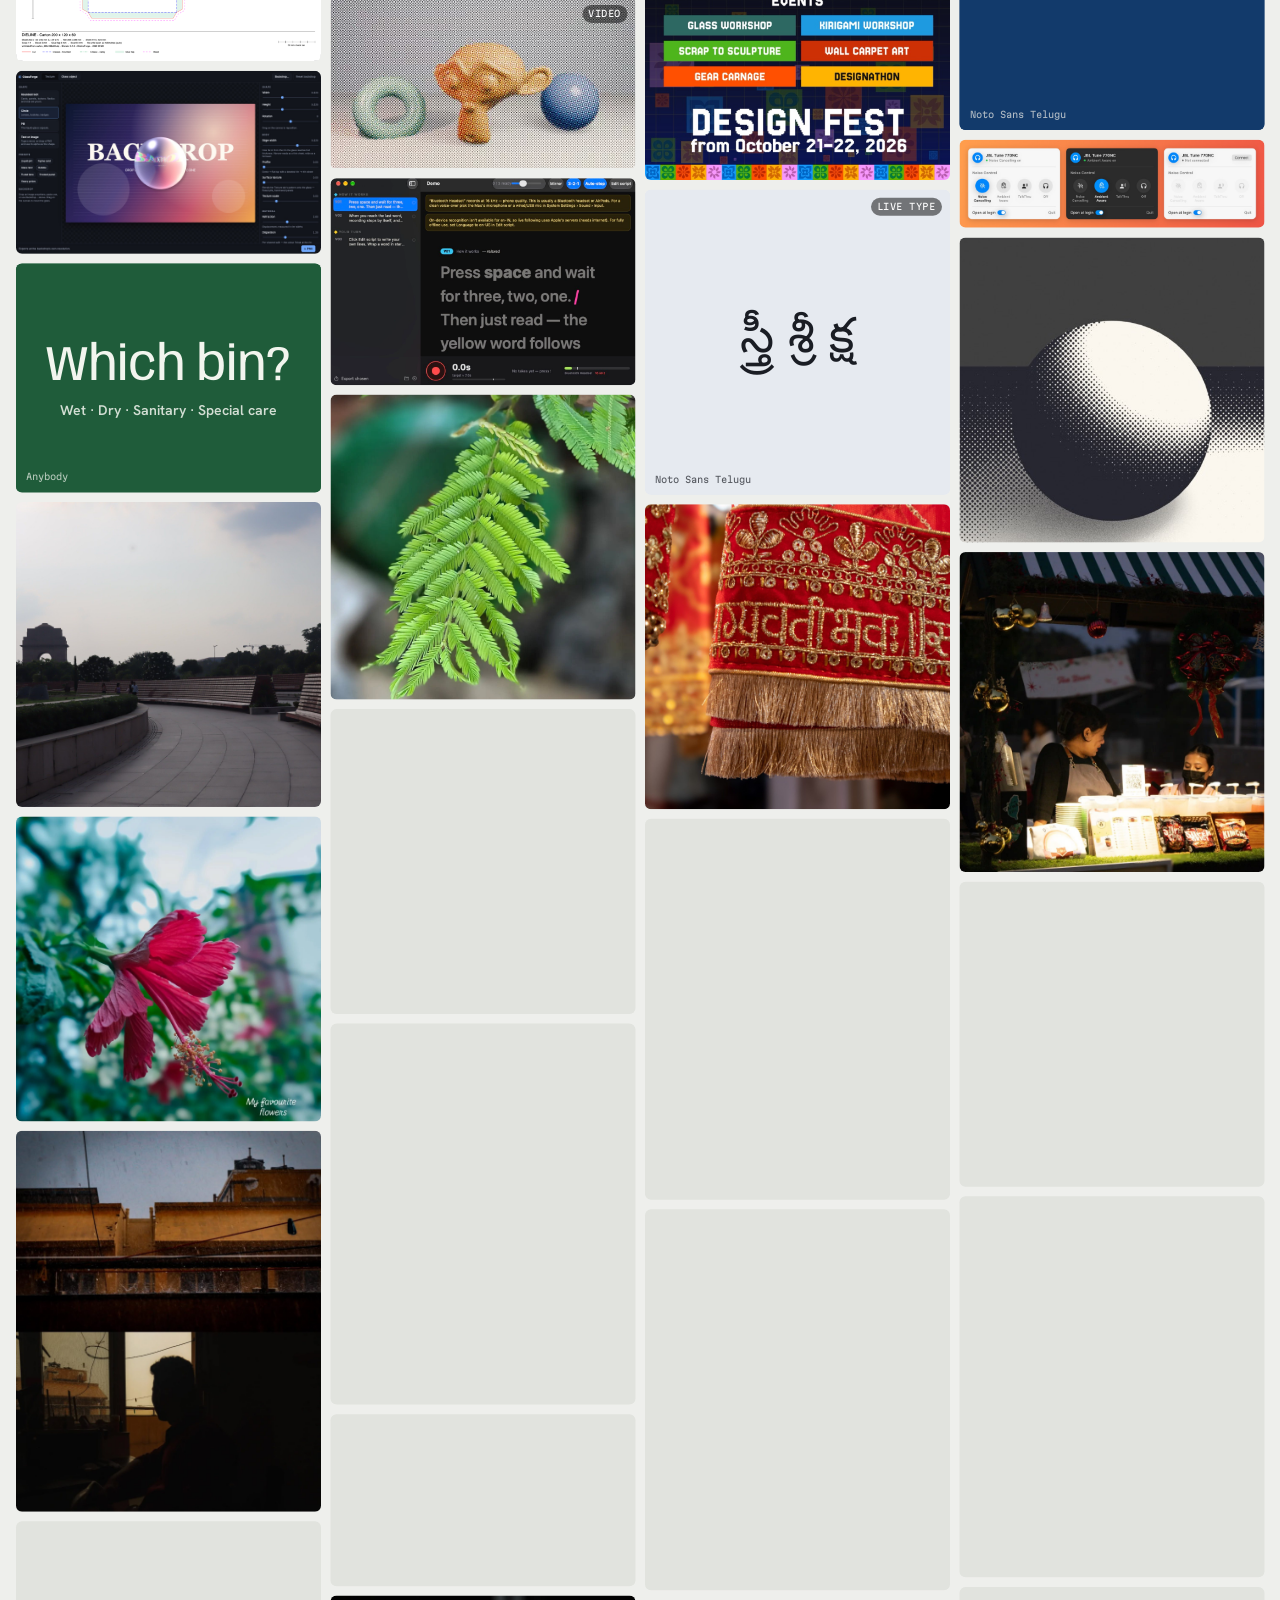
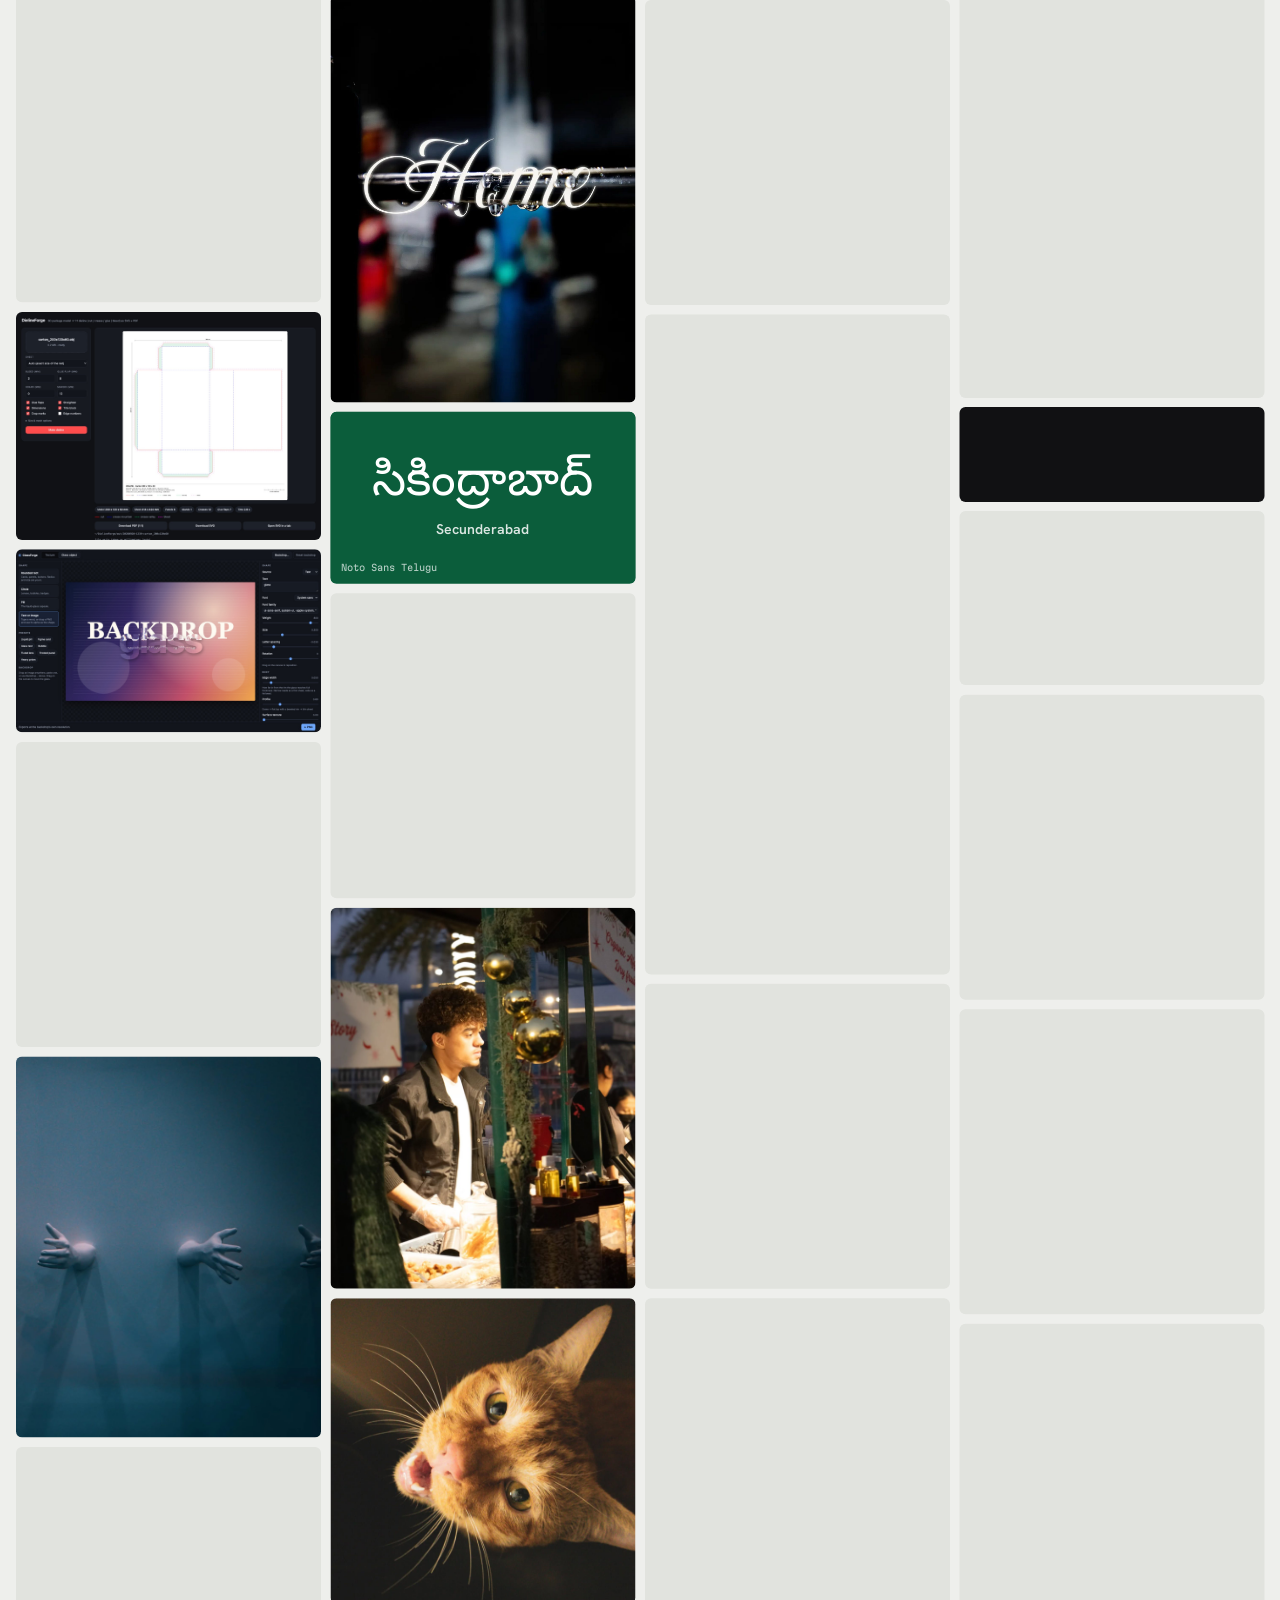
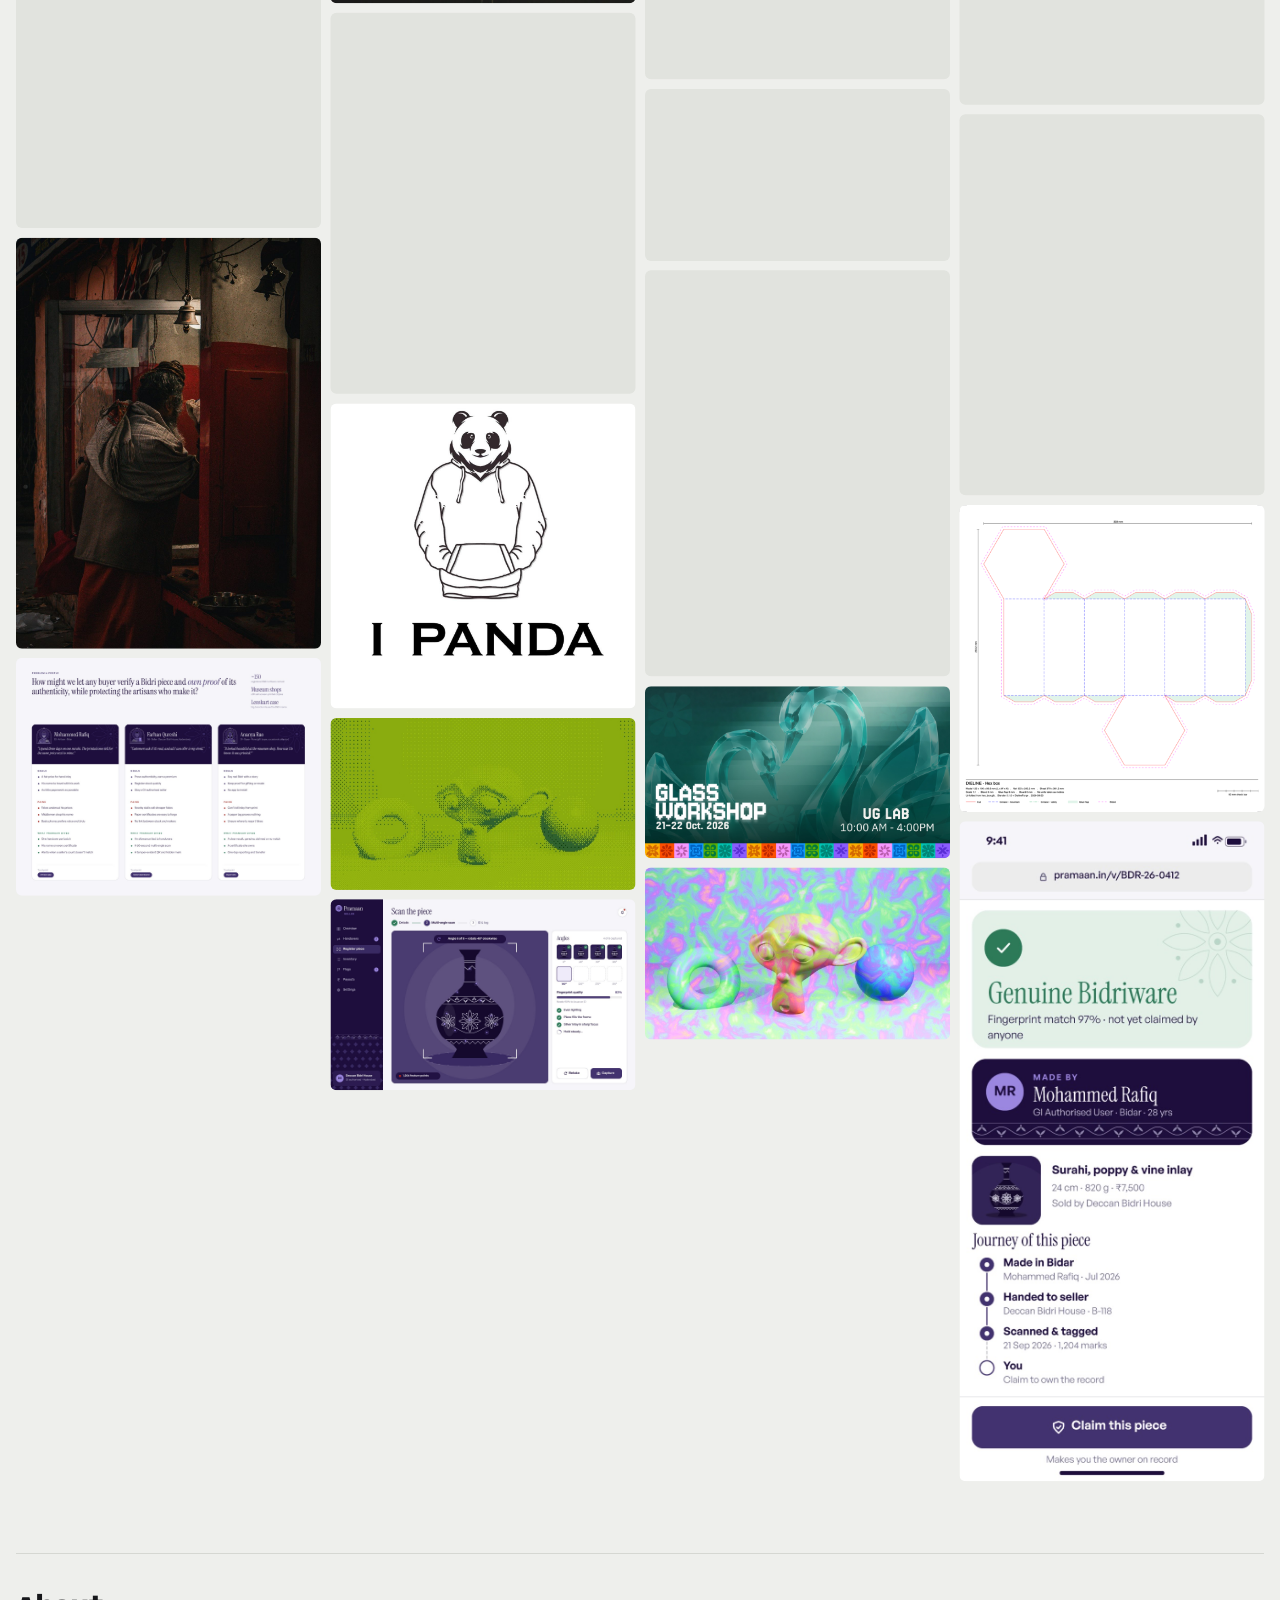
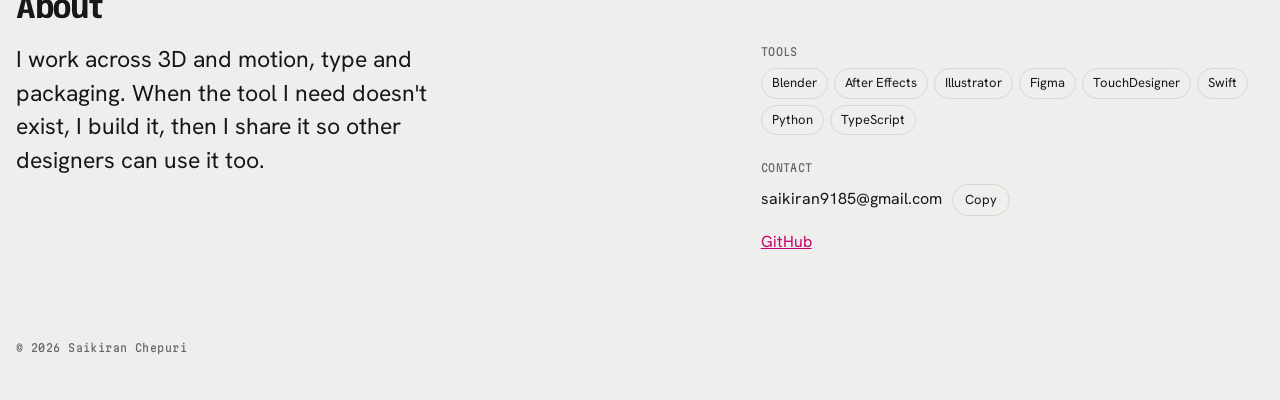
==== commit 4188e95a: "Add Contact me page with dot-pad link dial Linktree-style /contact/ page: bio card + dot-pad dial. P" ====
--- a/index.html
+++ b/index.html
@@ -19,6 +19,7 @@
       <a href="#best" data-show="best">Best work</a>
       <a href="#wall">All work</a>
       <a href="#about" data-show="about">About</a>
+      <a href="contact/">Contact me</a>
     </nav>
     <a class="studio-link" id="studioLink" href="studio/" hidden>Studio</a>
     <button class="tune-btn" id="tuneBtn" type="button" aria-expanded="false" aria-controls="tune" hidden>Customize</button>
